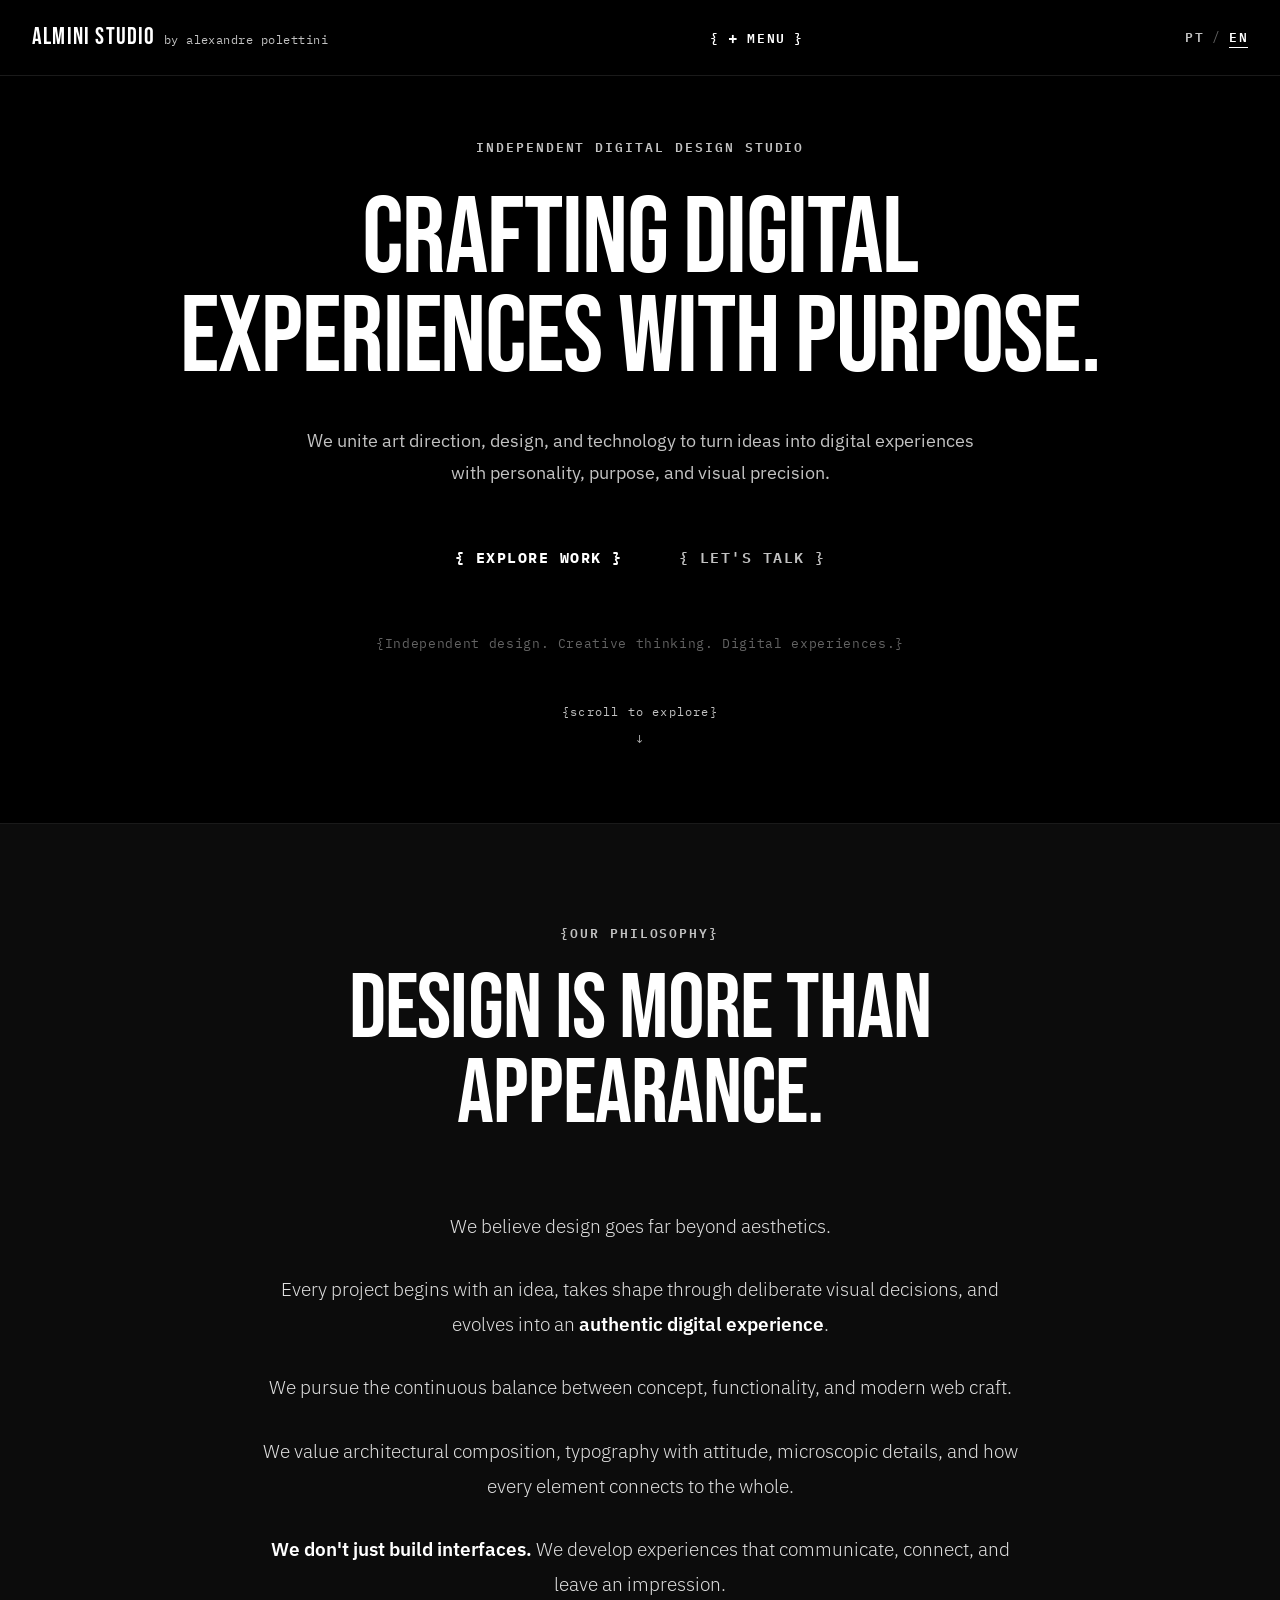
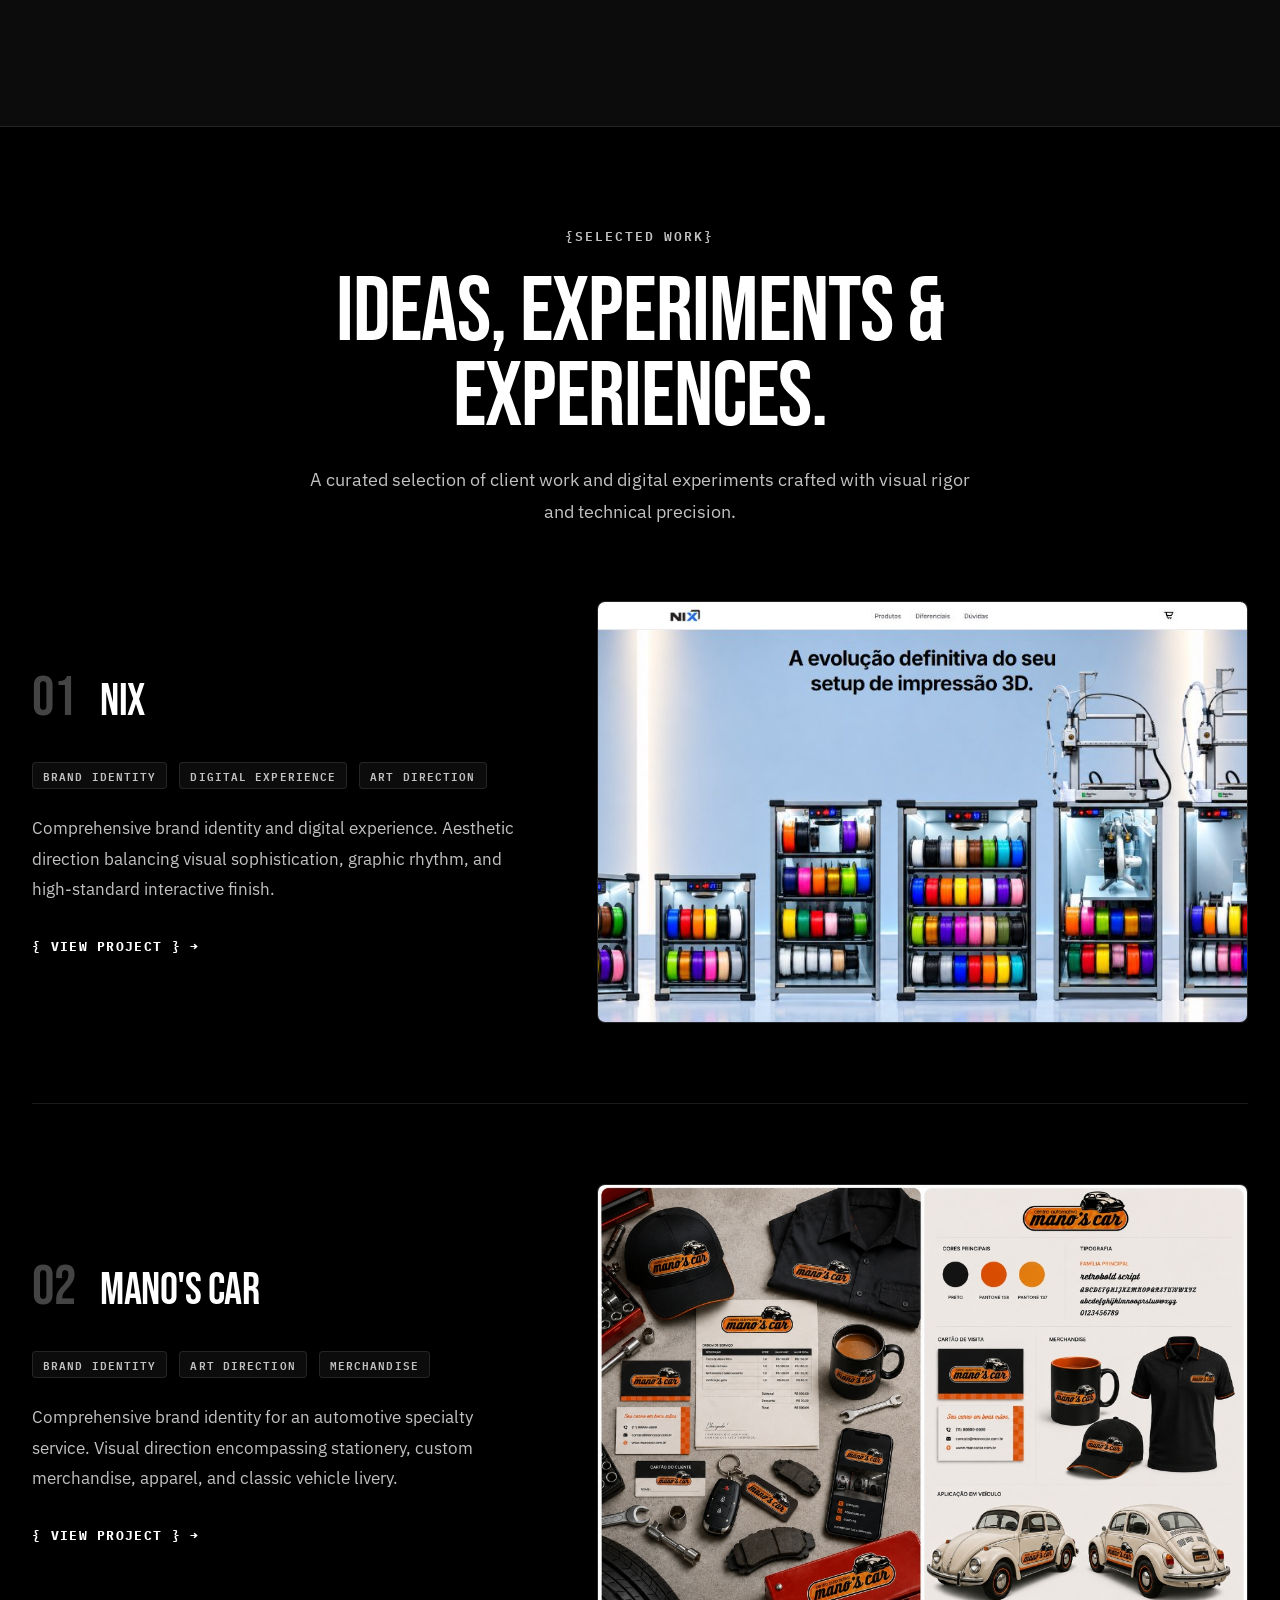
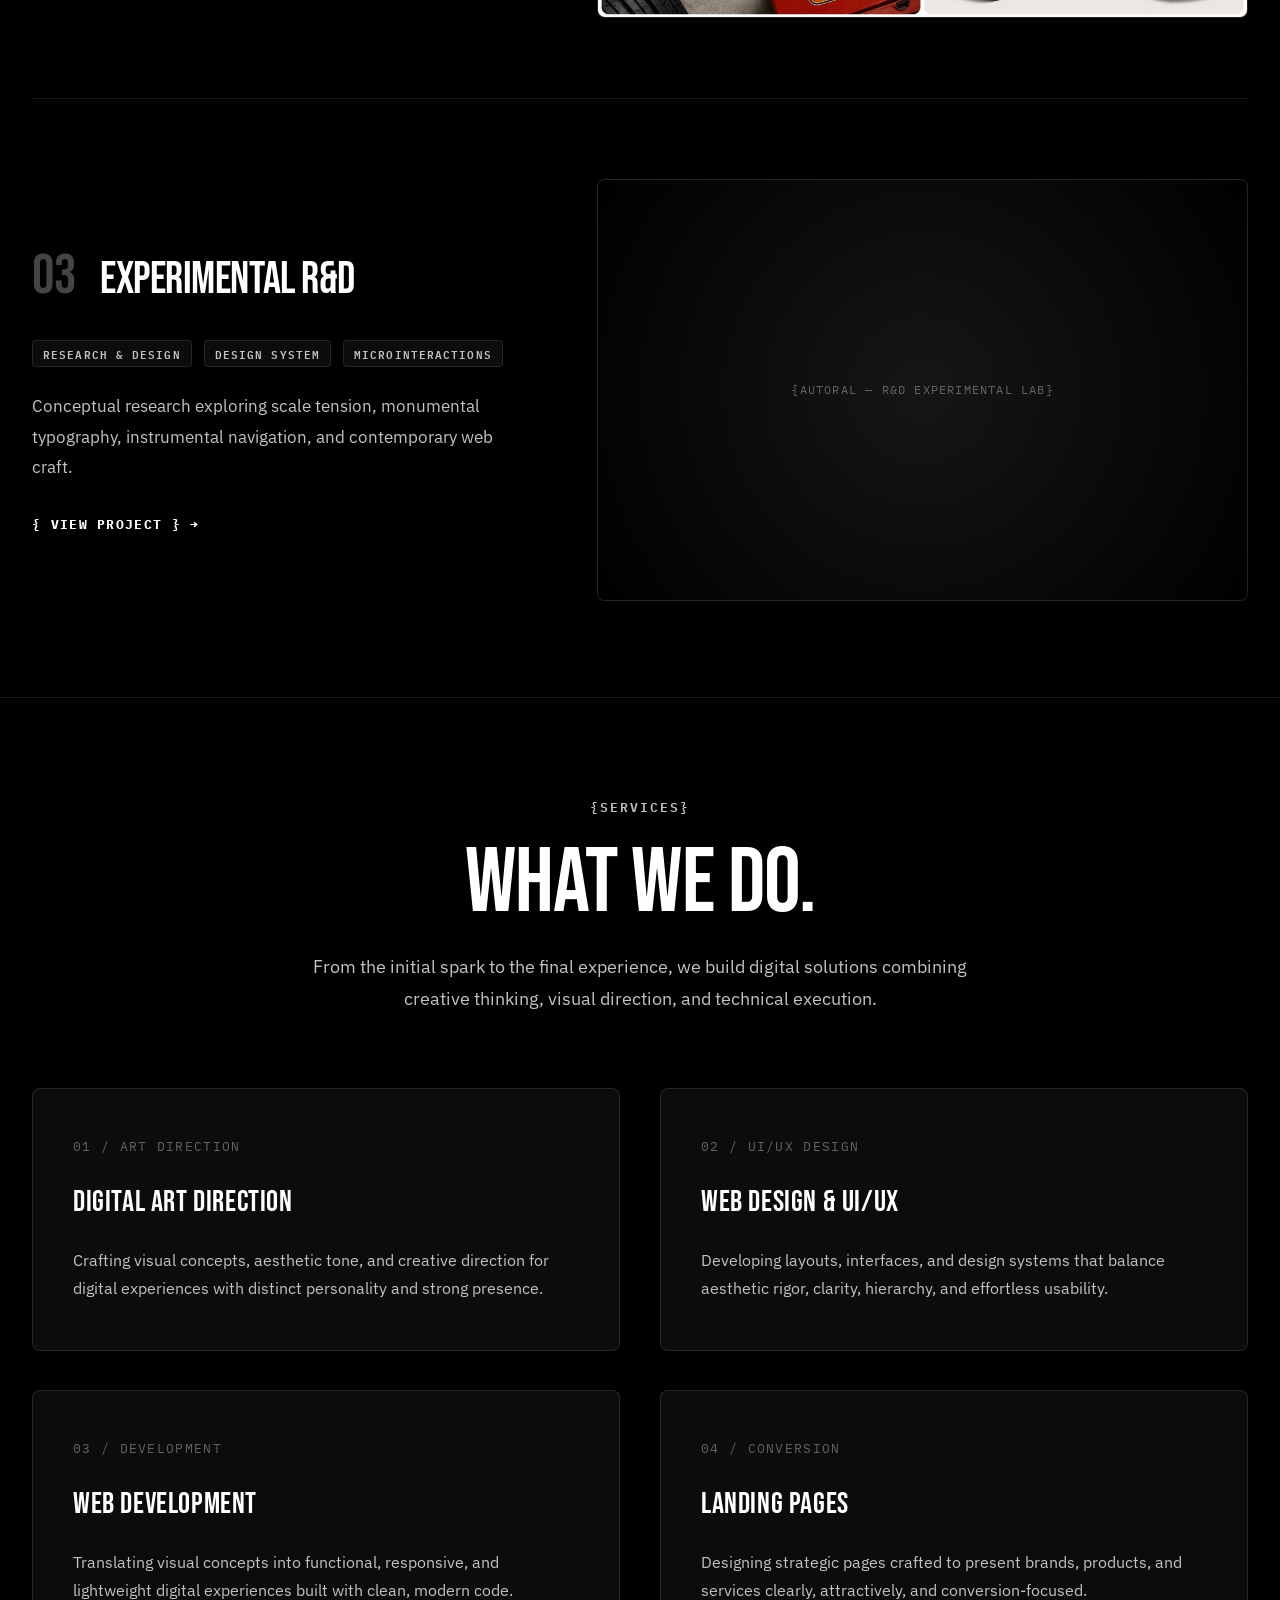
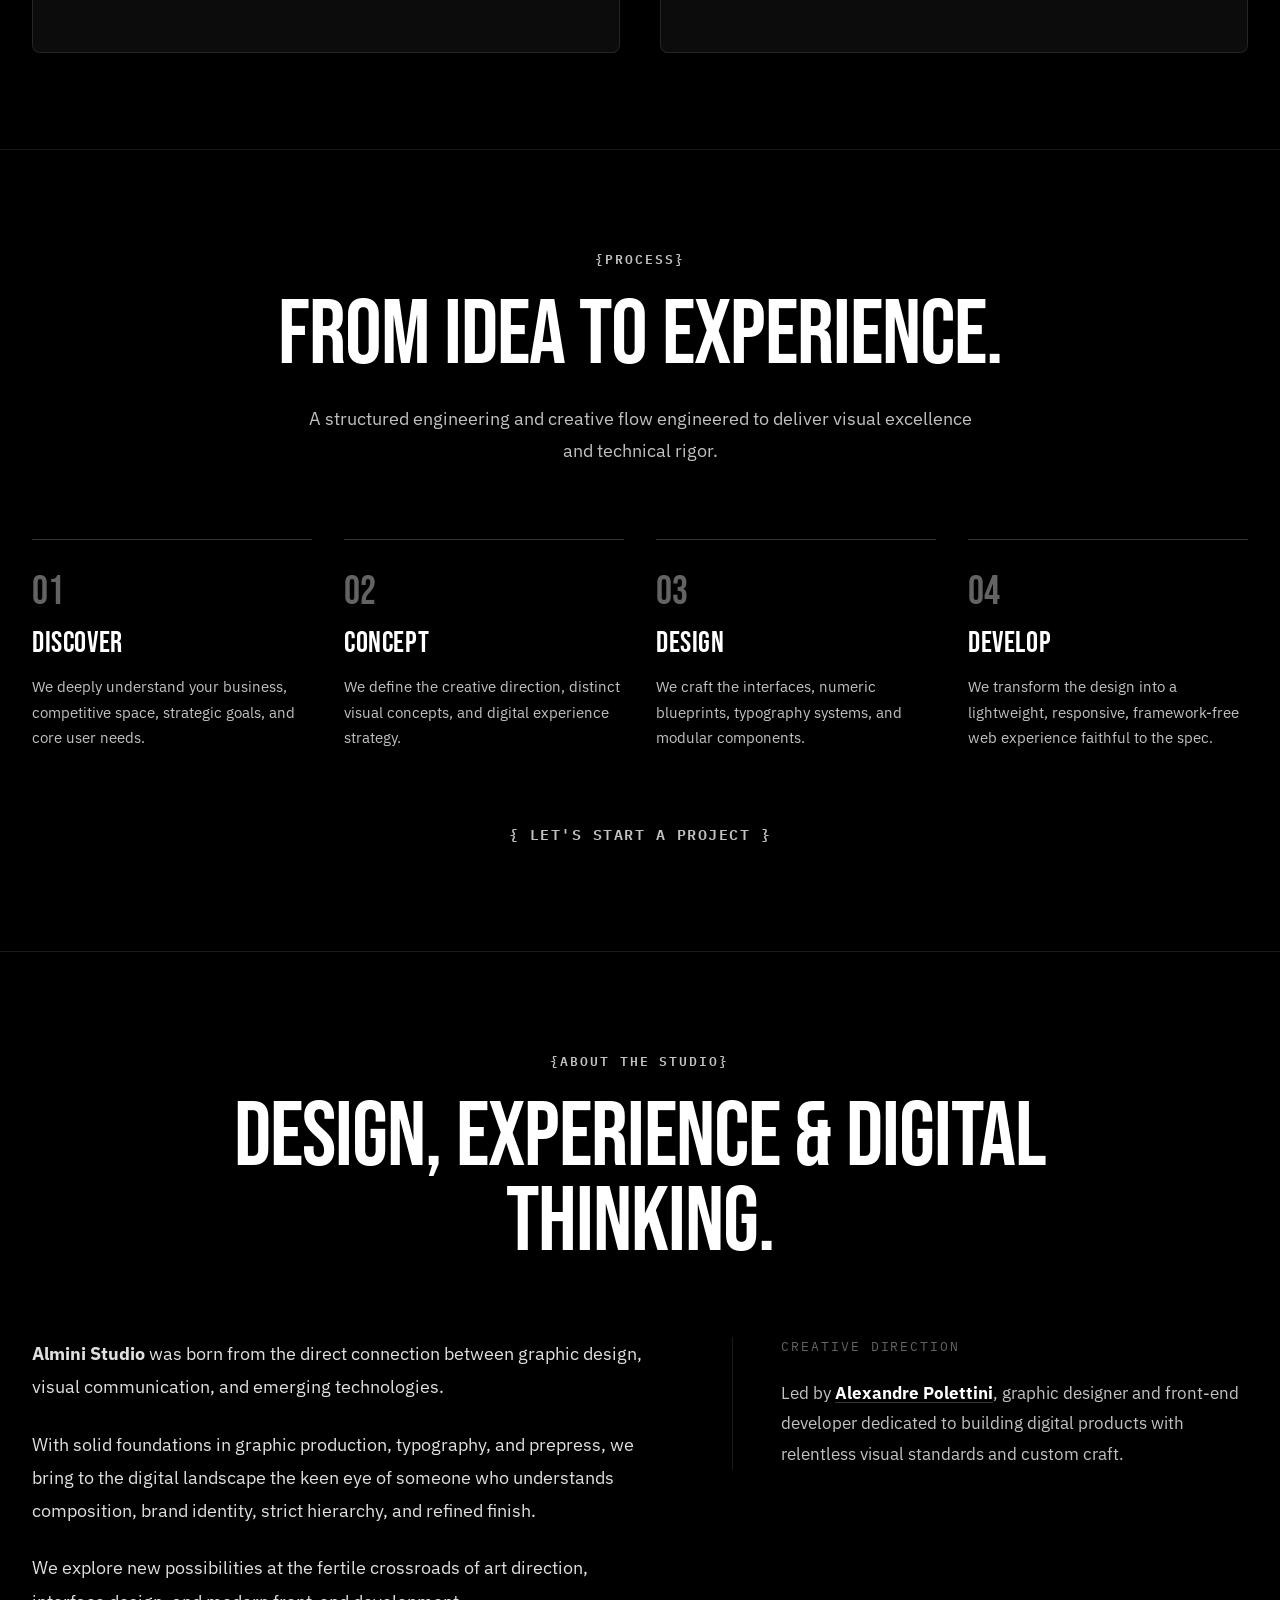
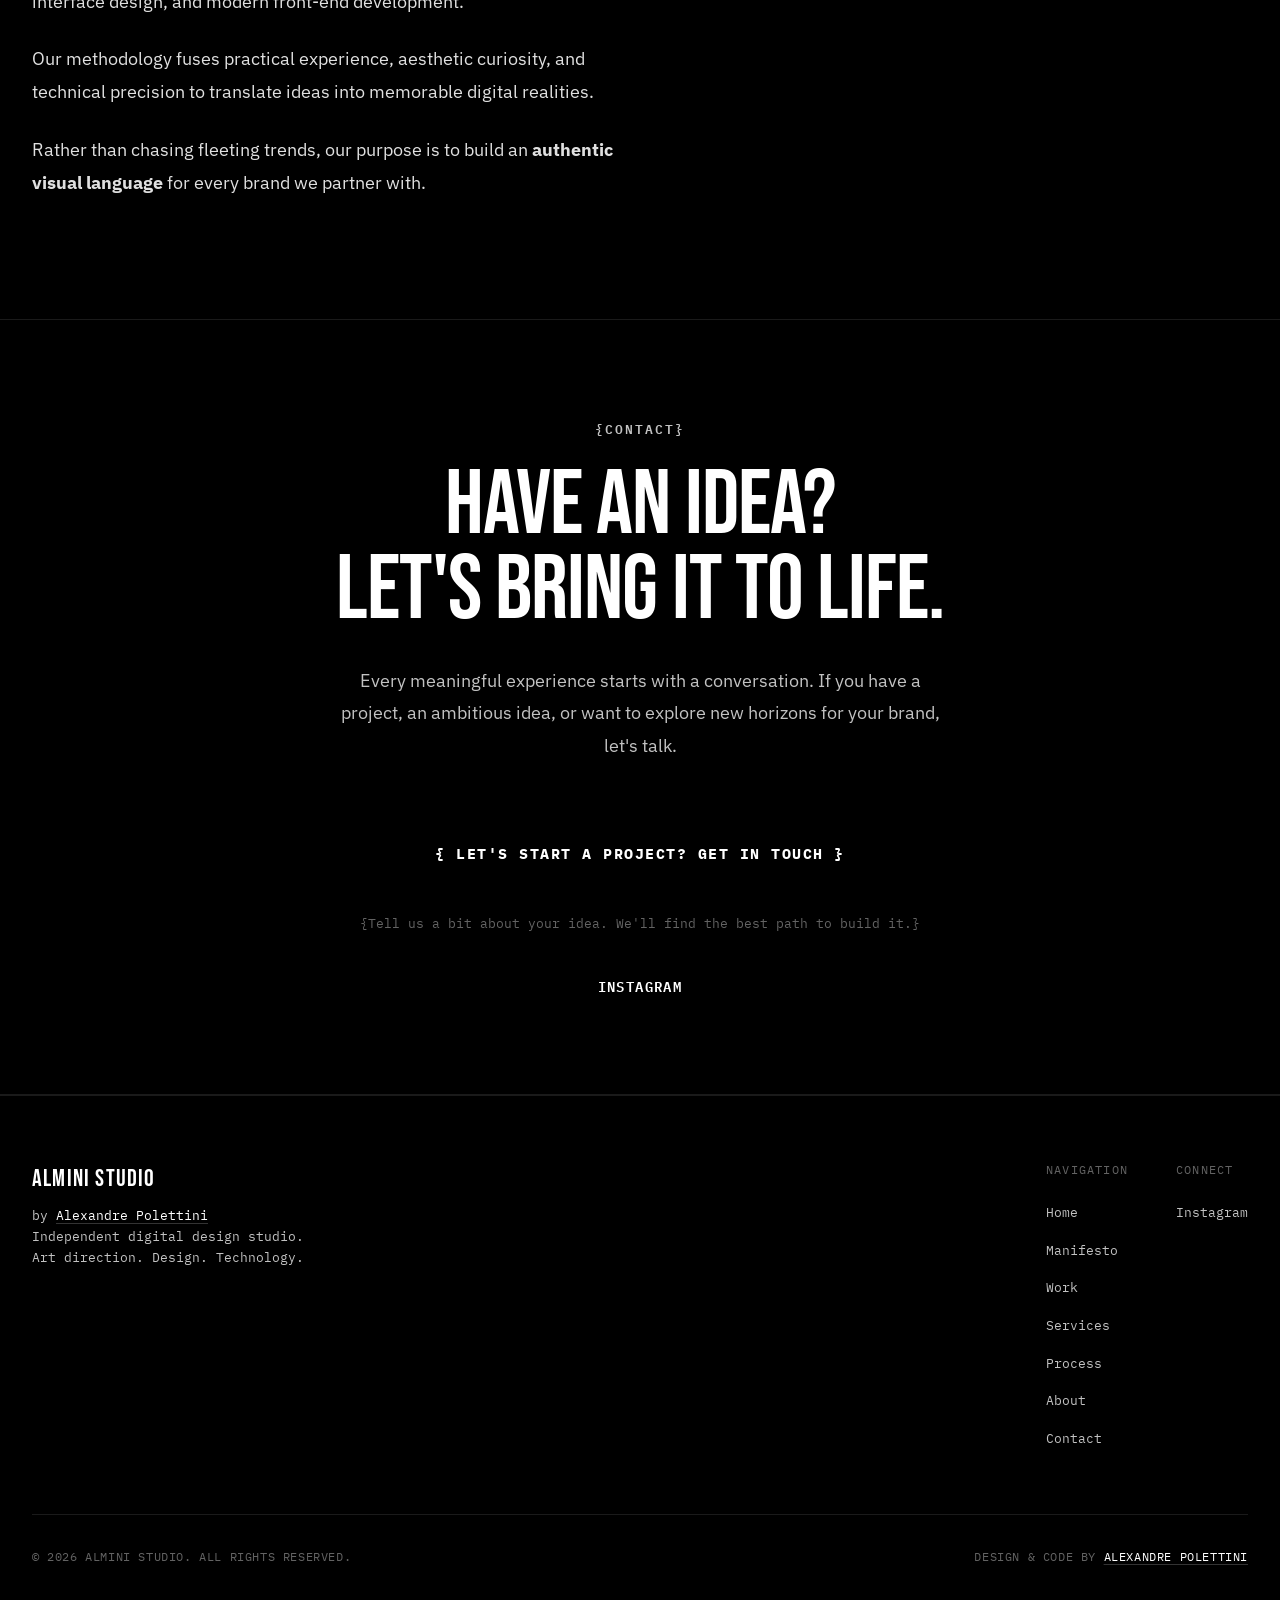
==== 05-build/index.html @ 05fa4b06 "feat: complete editorial build, art direction refinements, and audit reports" ====
<!DOCTYPE html>
<html lang="pt-BR">

<head>
  <meta charset="UTF-8" />
  <meta name="viewport" content="width=device-width, initial-scale=1.0" />
  <title>ALMINI STUDIO by alexandre polettini</title>

  <!-- Fallback instantâneo caso JS esteja desativado -->
  <noscript>
    <meta http-equiv="refresh" content="0; url=./pt/" />
  </noscript>

  <!-- Roteador de Entrada Inteligente (Vanilla JS) -->
  <script>
    (function () {
      try {
        var savedLang = localStorage.getItem('almini_lang');
        if (savedLang === 'en') {
          window.location.replace('./en/');
          return;
        } else if (savedLang === 'pt') {
          window.location.replace('./pt/');
          return;
        }

        // Primeiro acesso: verifica idioma do navegador
        var browserLang = (navigator.language || navigator.userLanguage || '').toLowerCase();
        if (browserLang.indexOf('en') === 0) {
          window.location.replace('./en/');
        } else {
          // Padrão obrigatório: pt-BR
          window.location.replace('./pt/');
        }
      } catch (e) {
        window.location.replace('./pt/');
      }
    })();
  </script>

  <style>
    body {
      background-color: #000000;
      color: #ffffff;
      font-family: -apple-system, BlinkMacSystemFont, "Segoe UI", Roboto, sans-serif;
      display: flex;
      flex-direction: column;
      align-items: center;
      justify-content: center;
      min-height: 100vh;
      margin: 0;
      text-align: center;
    }

    a {
      color: #c2c2c2;
      text-decoration: none;
      margin: 0 10px;
      font-size: 0.875rem;
      border: 1px solid rgba(255, 255, 255, 0.2);
      padding: 8px 16px;
      border-radius: 999px;
    }

    a:hover {
      color: #ffffff;
      border-color: #ffffff;
    }
  </style>
</head>

<body>
  <h1>ALMINI STUDIO by alexandre polettini</h1>
  <p>Redirecionando para / Redirecting to ALMINI STUDIO...</p>
  <p>
    <a href="./pt/">Versão em Português</a>
    <a href="./en/">English Version</a>
  </p>
</body>

</html>
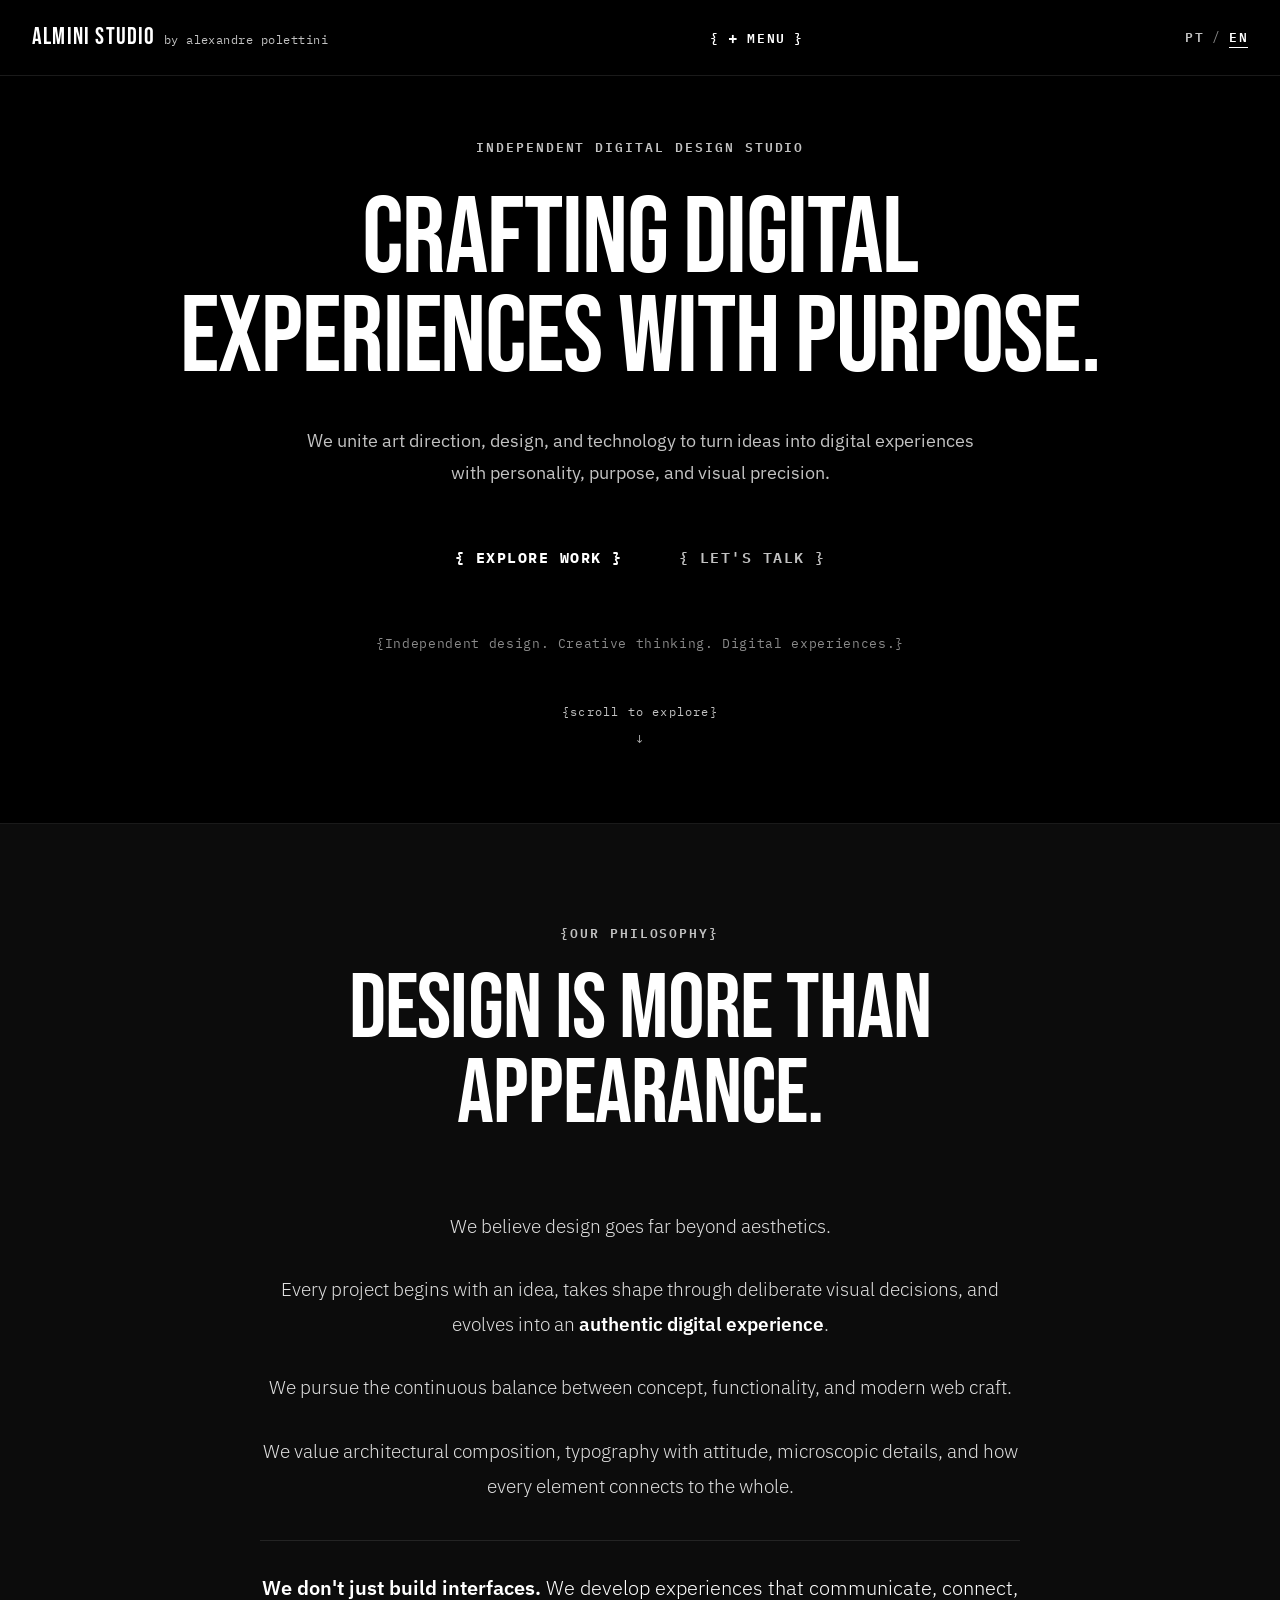
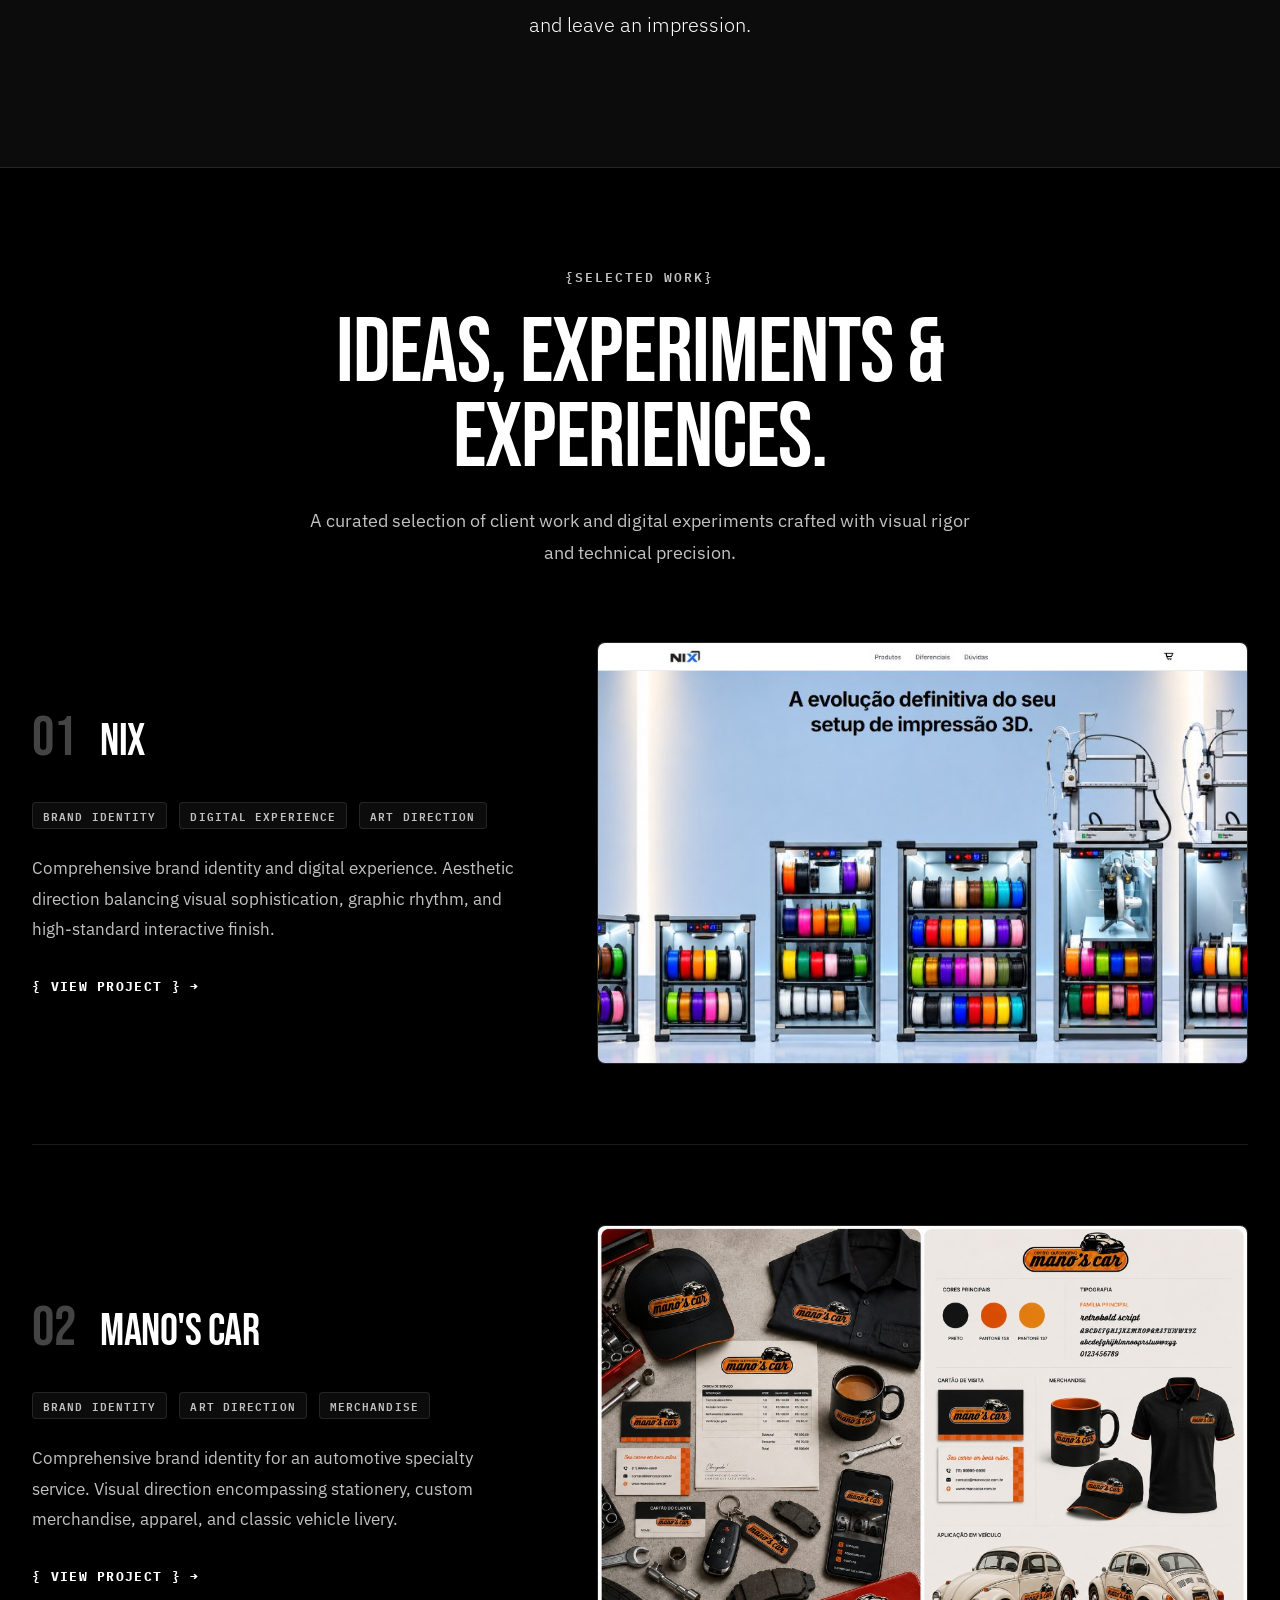
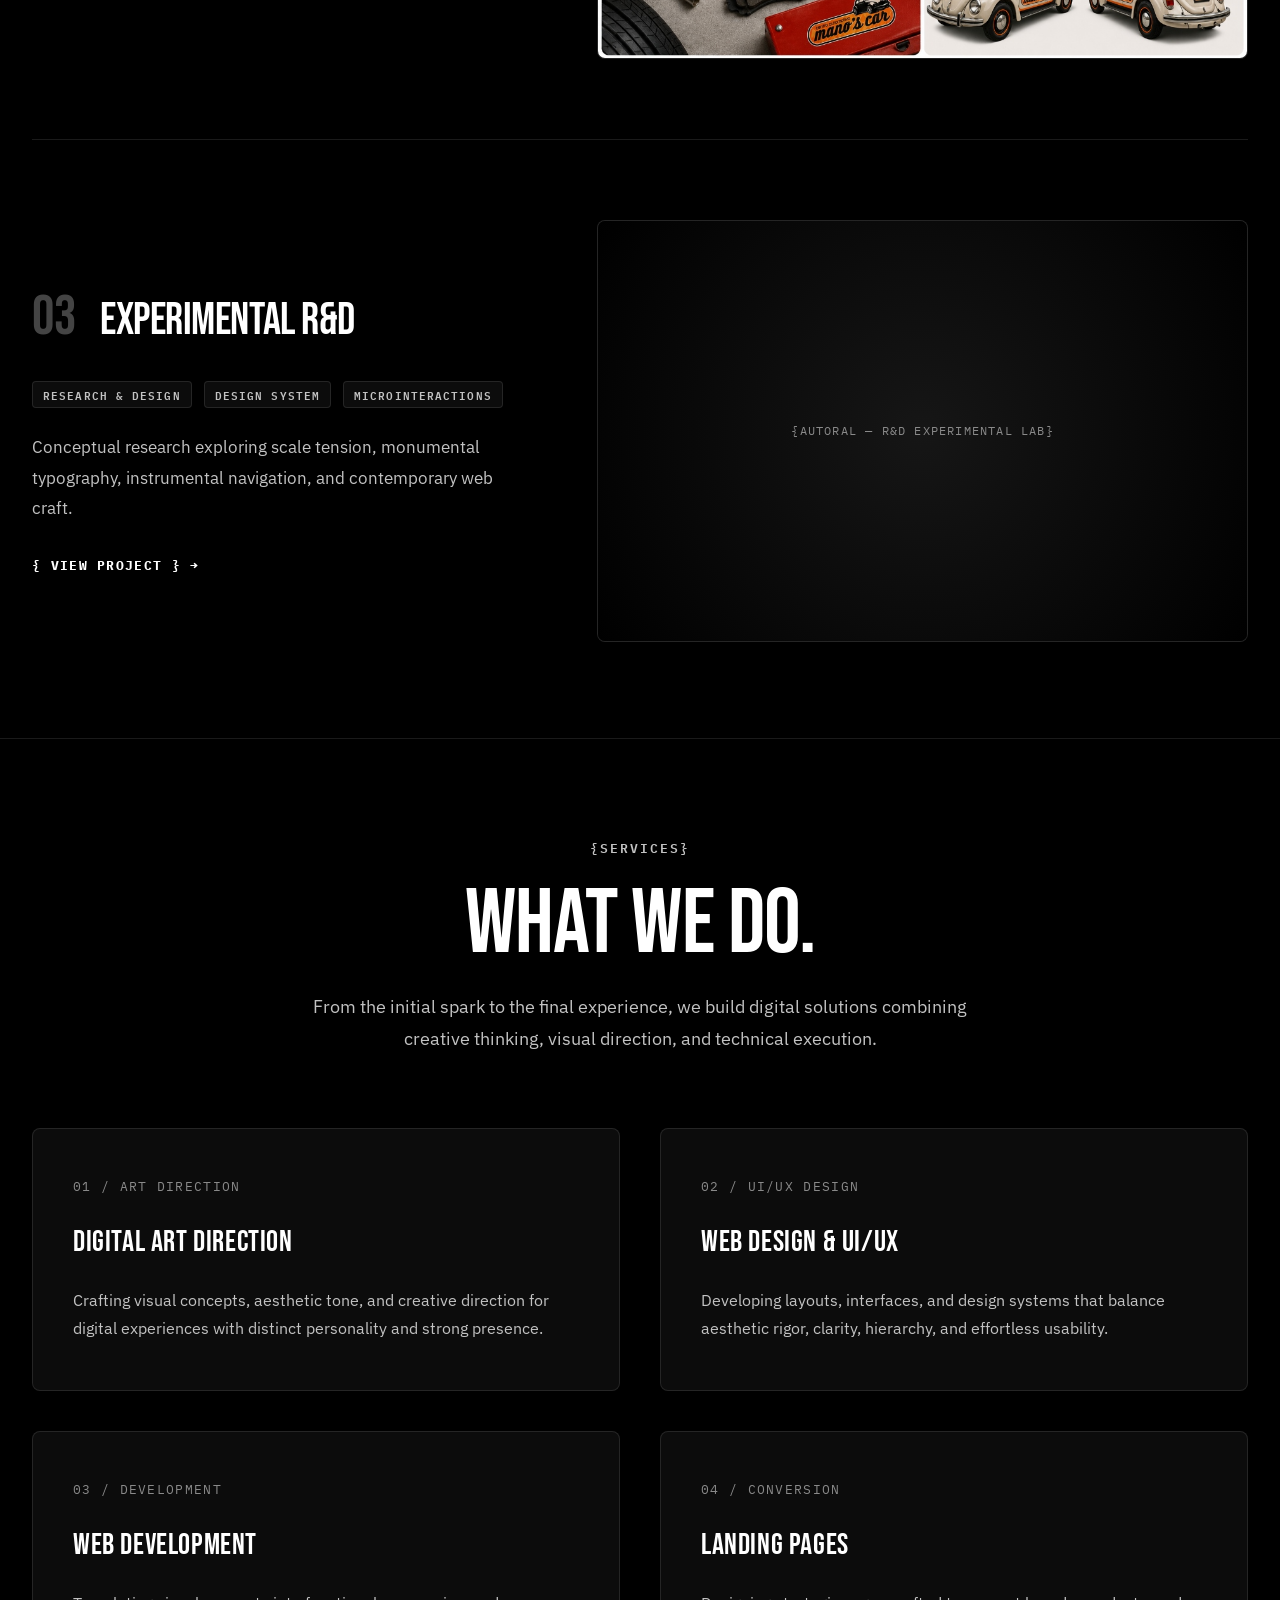
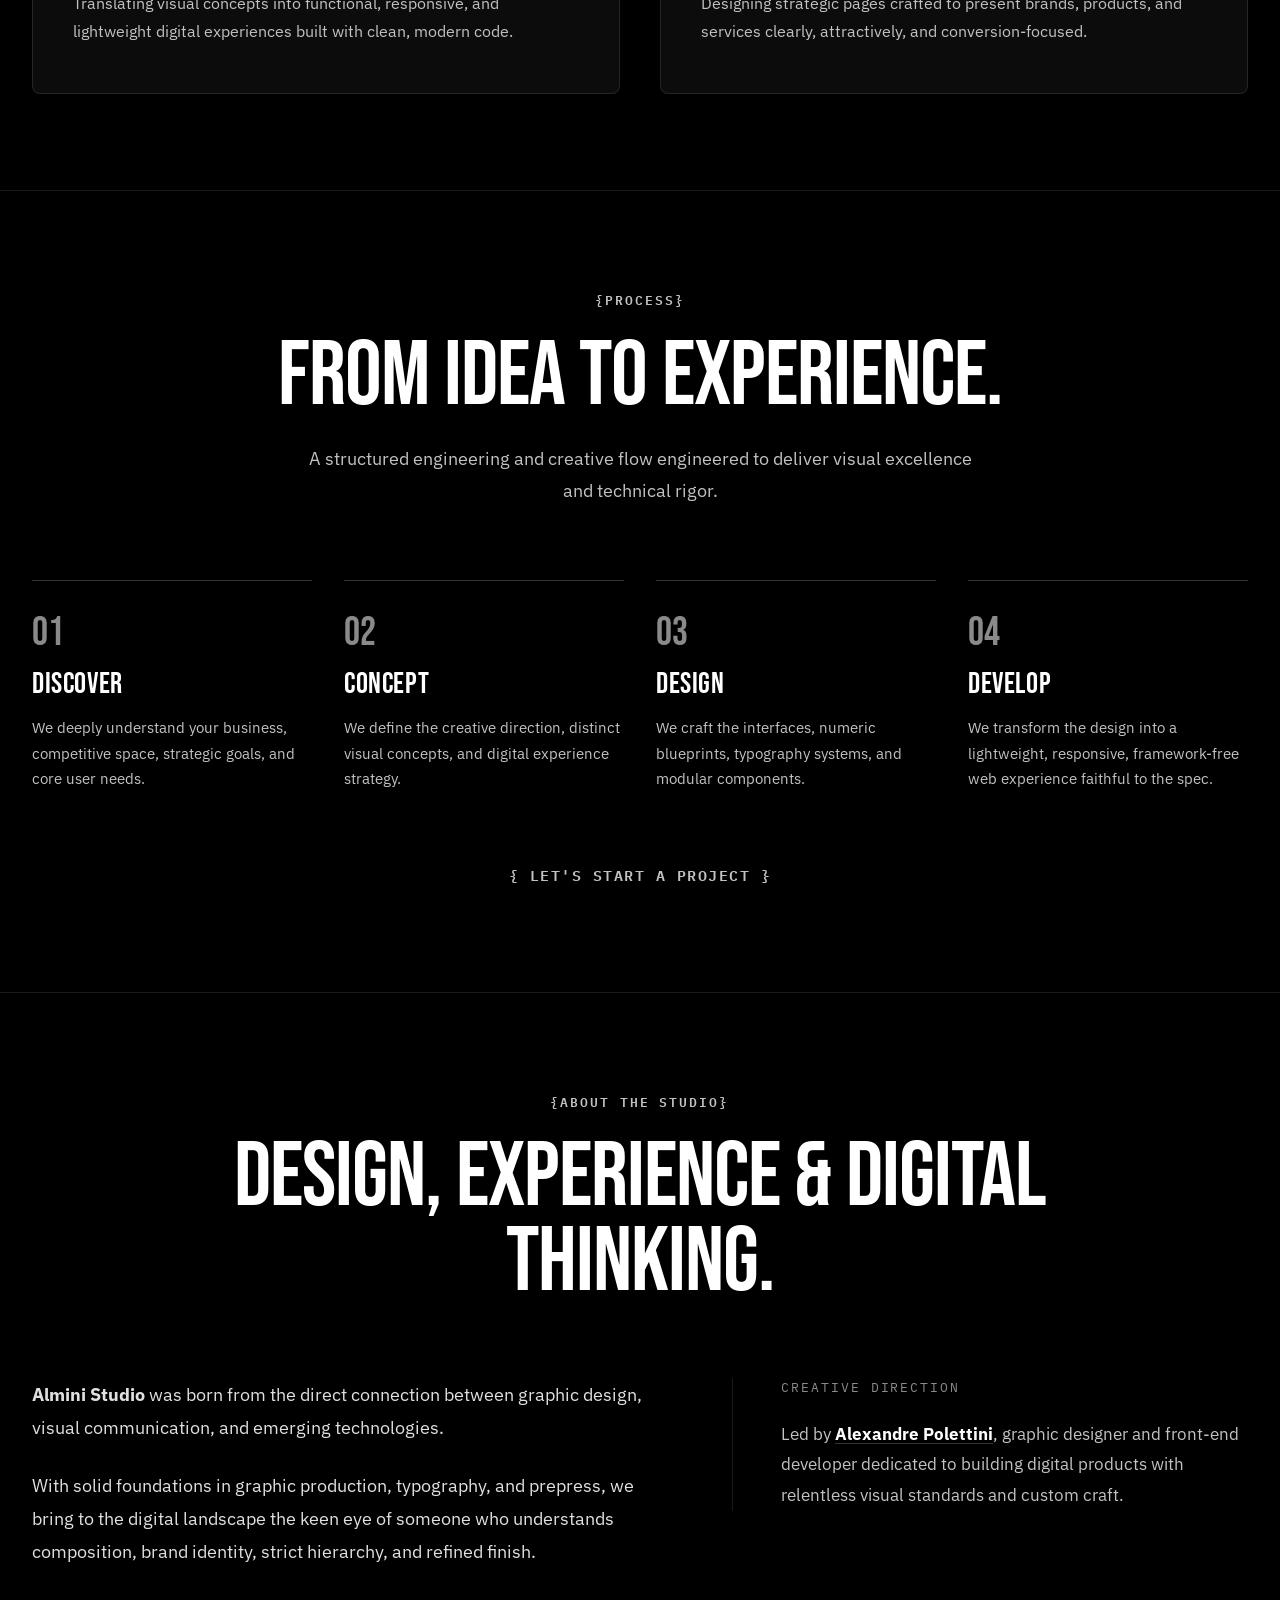
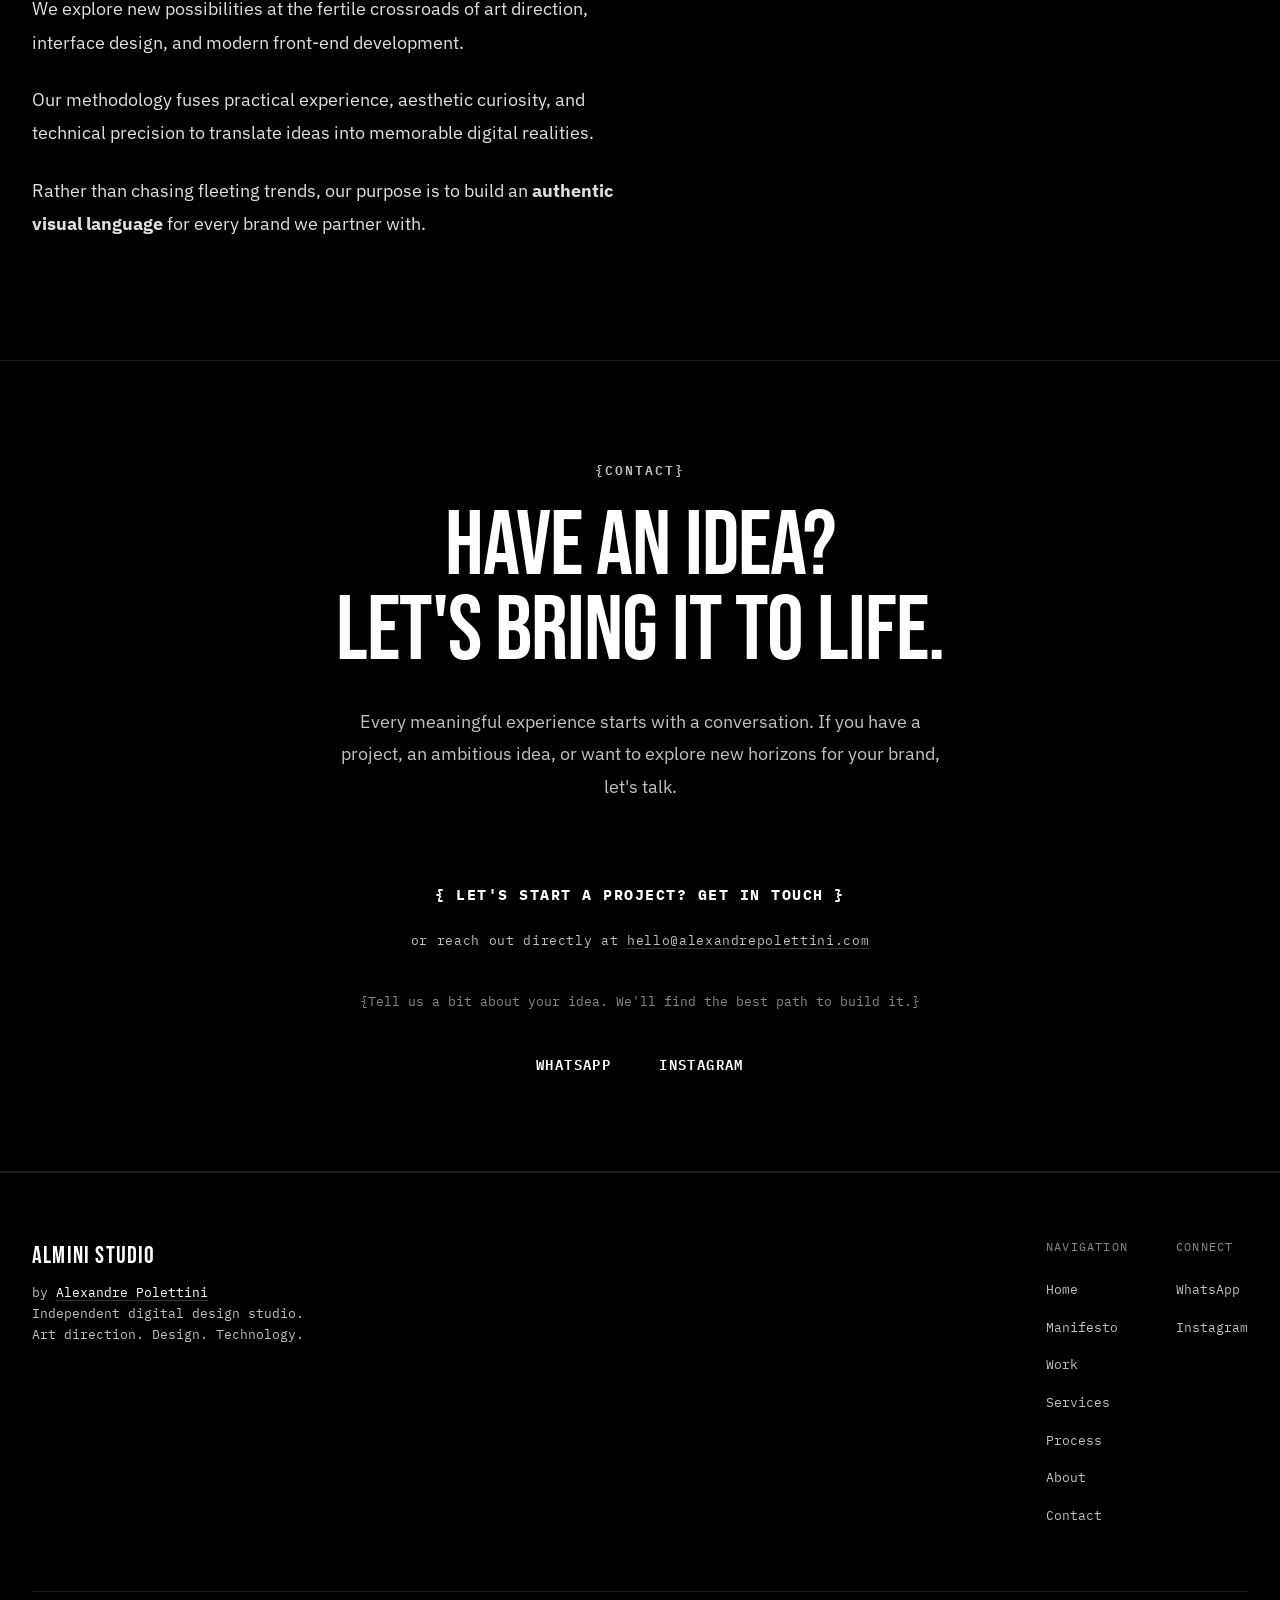
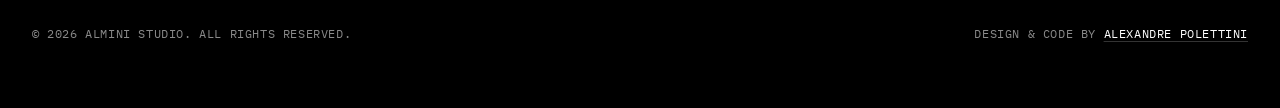
==== commit 66d741ed: "feat(polish-ship): apply P1 & P2 improvements, 404, favicon, polish changelog and delivery handoff" ====
--- a/05-build/index.html
+++ b/05-build/index.html
@@ -5,6 +5,7 @@
   <meta charset="UTF-8" />
   <meta name="viewport" content="width=device-width, initial-scale=1.0" />
   <title>ALMINI STUDIO by alexandre polettini</title>
+  <link rel="icon" type="image/svg+xml" href="assets/favicon.svg" />
 
   <!-- Fallback instantâneo caso JS esteja desativado -->
   <noscript>
